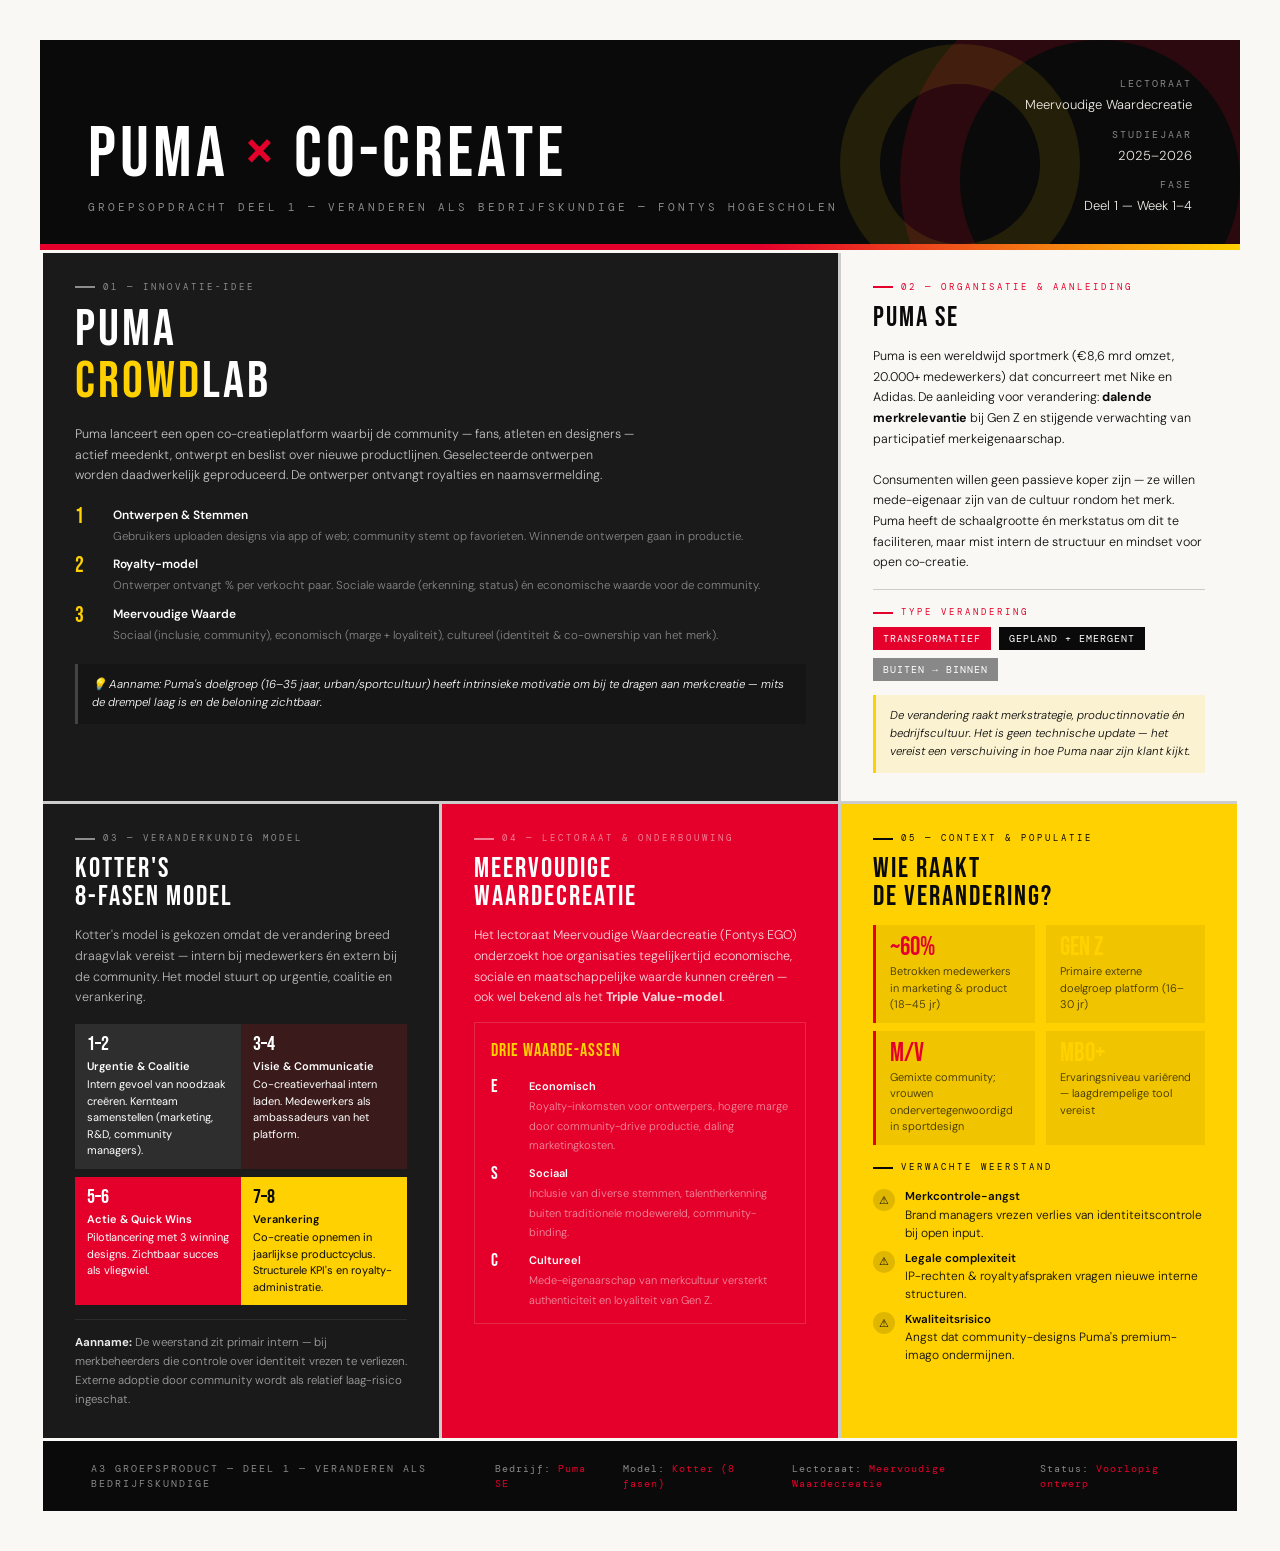
==== puma_a3_innovatie.html @ 0a890913 "Add files via upload" ====
<!DOCTYPE html>
<html lang="nl">
<head>
<meta charset="UTF-8">
<meta name="viewport" content="width=device-width, initial-scale=1.0">
<title>PUMA × Co-Create — A3 Veranderplan</title>
<link href="https://fonts.googleapis.com/css2?family=Bebas+Neue&family=DM+Sans:wght@300;400;500;600&family=DM+Mono:wght@400;500&display=swap" rel="stylesheet">
<style>
  :root {
    --puma-red: #E4002B;
    --puma-dark: #0A0A0A;
    --puma-gray: #1A1A1A;
    --puma-mid: #2E2E2E;
    --puma-light: #F0EDE8;
    --puma-cream: #FAF8F5;
    --accent: #FFD100;
    --text-muted: #888;
  }

  * { margin: 0; padding: 0; box-sizing: border-box; }

  body {
    background: var(--puma-cream);
    font-family: 'DM Sans', sans-serif;
    color: var(--puma-dark);
    font-size: 13px;
    line-height: 1.5;
  }

  .page {
    width: 1200px;
    margin: 40px auto;
    background: var(--puma-cream);
    position: relative;
  }

  /* HEADER */
  .header {
    background: var(--puma-dark);
    color: white;
    padding: 36px 48px 28px;
    display: grid;
    grid-template-columns: 1fr auto;
    align-items: end;
    gap: 24px;
    position: relative;
    overflow: hidden;
  }

  .header::before {
    content: '';
    position: absolute;
    top: -60px; right: -60px;
    width: 280px; height: 280px;
    border: 60px solid var(--puma-red);
    border-radius: 50%;
    opacity: 0.15;
  }

  .header::after {
    content: '';
    position: absolute;
    bottom: -40px; right: 160px;
    width: 160px; height: 160px;
    border: 40px solid var(--accent);
    border-radius: 50%;
    opacity: 0.1;
  }

  .brand {
    font-family: 'Bebas Neue', sans-serif;
    font-size: 72px;
    letter-spacing: 4px;
    line-height: 1;
    color: white;
  }

  .brand span {
    color: var(--puma-red);
  }

  .tagline {
    font-family: 'DM Mono', monospace;
    font-size: 11px;
    color: var(--text-muted);
    letter-spacing: 3px;
    text-transform: uppercase;
    margin-top: 8px;
  }

  .header-meta {
    text-align: right;
    z-index: 1;
  }

  .meta-label {
    font-family: 'DM Mono', monospace;
    font-size: 10px;
    color: var(--text-muted);
    letter-spacing: 2px;
    text-transform: uppercase;
    margin-bottom: 4px;
  }

  .meta-value {
    font-size: 13px;
    color: var(--puma-light);
    font-weight: 300;
  }

  .red-stripe {
    height: 6px;
    background: linear-gradient(90deg, var(--puma-red) 60%, var(--accent) 100%);
  }

  /* MAIN GRID */
  .grid {
    display: grid;
    grid-template-columns: 1fr 1fr 1fr;
    grid-template-rows: auto auto;
    gap: 3px;
    background: #CCC;
    margin: 3px;
  }

  .card {
    background: var(--puma-cream);
    padding: 28px 32px;
  }

  .card-dark {
    background: var(--puma-gray);
    color: white;
  }

  .card-red {
    background: var(--puma-red);
    color: white;
  }

  .card-accent {
    background: var(--accent);
    color: var(--puma-dark);
  }

  .card-span2 {
    grid-column: span 2;
  }

  .section-label {
    font-family: 'DM Mono', monospace;
    font-size: 9px;
    letter-spacing: 3px;
    text-transform: uppercase;
    color: var(--puma-red);
    margin-bottom: 10px;
    display: flex;
    align-items: center;
    gap: 8px;
  }

  .section-label.light { color: rgba(255,255,255,0.5); }
  .section-label.dark-acc { color: var(--puma-dark); }

  .section-label::before {
    content: '';
    display: inline-block;
    width: 20px;
    height: 2px;
    background: currentColor;
  }

  .card-title {
    font-family: 'Bebas Neue', sans-serif;
    font-size: 28px;
    letter-spacing: 2px;
    line-height: 1;
    margin-bottom: 14px;
  }

  .card-body {
    font-size: 12.5px;
    line-height: 1.65;
    font-weight: 300;
  }

  /* INNOVATION IDEA — big card */
  .innovation-headline {
    font-family: 'Bebas Neue', sans-serif;
    font-size: 52px;
    letter-spacing: 3px;
    line-height: 1;
    margin-bottom: 16px;
  }

  .innovation-headline em {
    color: var(--accent);
    font-style: normal;
  }

  /* PILLARS */
  .pillars {
    display: flex;
    flex-direction: column;
    gap: 10px;
    margin-top: 14px;
  }

  .pillar {
    display: grid;
    grid-template-columns: 28px 1fr;
    gap: 10px;
    align-items: start;
  }

  .pillar-num {
    font-family: 'Bebas Neue', sans-serif;
    font-size: 22px;
    color: var(--puma-red);
    line-height: 1;
  }

  .pillar-num.light { color: var(--accent); }

  .pillar-text strong {
    font-size: 12px;
    font-weight: 600;
    display: block;
    margin-bottom: 2px;
  }

  .pillar-text span {
    font-size: 11.5px;
    font-weight: 300;
    opacity: 0.8;
  }

  /* CHANGE MODEL */
  .model-visual {
    margin-top: 16px;
    position: relative;
  }

  .phase-row {
    display: flex;
    gap: 0;
    margin-bottom: 8px;
  }

  .phase {
    flex: 1;
    padding: 10px 12px;
    font-size: 11px;
    position: relative;
  }

  .phase-num {
    font-family: 'Bebas Neue', sans-serif;
    font-size: 20px;
    display: block;
    line-height: 1;
    margin-bottom: 4px;
  }

  .phase strong {
    display: block;
    font-size: 11px;
    font-weight: 600;
    margin-bottom: 2px;
  }

  .phase-bg-0 { background: var(--puma-mid); color: white; }
  .phase-bg-1 { background: #3a1a1a; color: white; }
  .phase-bg-2 { background: var(--puma-red); color: white; }
  .phase-bg-3 { background: var(--accent); color: var(--puma-dark); }

  /* POPULATION */
  .pop-grid {
    display: grid;
    grid-template-columns: 1fr 1fr;
    gap: 8px;
    margin-top: 14px;
  }

  .pop-item {
    padding: 10px 14px;
    background: rgba(0,0,0,0.06);
    border-left: 3px solid var(--puma-red);
  }

  .pop-item.light-border { border-color: var(--accent); }

  .pop-stat {
    font-family: 'Bebas Neue', sans-serif;
    font-size: 26px;
    line-height: 1;
    color: var(--puma-red);
  }

  .pop-stat.light { color: var(--accent); }

  .pop-desc {
    font-size: 11px;
    font-weight: 300;
    opacity: 0.8;
    margin-top: 2px;
  }

  /* LECTORAAT */
  .lect-box {
    margin-top: 14px;
    border: 1.5px solid rgba(255,255,255,0.15);
    padding: 14px 16px;
  }

  .lect-name {
    font-family: 'Bebas Neue', sans-serif;
    font-size: 18px;
    color: var(--accent);
    letter-spacing: 1px;
    margin-bottom: 6px;
  }

  /* RESISTANCE */
  .resist-list {
    margin-top: 14px;
    display: flex;
    flex-direction: column;
    gap: 8px;
  }

  .resist-item {
    display: flex;
    gap: 10px;
    align-items: start;
  }

  .resist-icon {
    width: 22px;
    height: 22px;
    background: rgba(255,255,255,0.1);
    border-radius: 50%;
    display: flex;
    align-items: center;
    justify-content: center;
    font-size: 11px;
    flex-shrink: 0;
    margin-top: 1px;
  }

  .resist-text {
    font-size: 12px;
    font-weight: 300;
    line-height: 1.5;
  }

  .resist-text strong {
    font-weight: 600;
    display: block;
    font-size: 11.5px;
  }

  /* FOOTER */
  .footer {
    background: var(--puma-dark);
    color: white;
    padding: 20px 48px;
    display: flex;
    justify-content: space-between;
    align-items: center;
    margin: 3px;
  }

  .footer-left {
    font-family: 'DM Mono', monospace;
    font-size: 10px;
    color: var(--text-muted);
    letter-spacing: 2px;
    text-transform: uppercase;
  }

  .footer-right {
    display: flex;
    gap: 32px;
  }

  .footer-tag {
    font-family: 'DM Mono', monospace;
    font-size: 10px;
    color: var(--text-muted);
    letter-spacing: 1px;
  }

  .footer-tag span {
    color: var(--puma-red);
  }

  /* ASSUMPTION BOX */
  .assumption {
    margin-top: 14px;
    padding: 12px 14px;
    background: rgba(255,209,0,0.15);
    border-left: 3px solid var(--accent);
  }

  .assumption.dark {
    background: rgba(0,0,0,0.2);
    border-color: rgba(255,255,255,0.2);
  }

  .assumption p {
    font-size: 11.5px;
    font-style: italic;
    line-height: 1.55;
    font-weight: 300;
  }

  hr.divider {
    border: none;
    border-top: 1px solid rgba(255,255,255,0.08);
    margin: 14px 0;
  }

  @media print {
    body { -webkit-print-color-adjust: exact; print-color-adjust: exact; }
    .page { margin: 0; width: 100%; }
  }
</style>
</head>
<body>

<div class="page">

  <!-- HEADER -->
  <div class="header">
    <div>
      <div class="brand">PUMA <span>×</span> CO-CREATE</div>
      <div class="tagline">Groepsopdracht Deel 1 — Veranderen als Bedrijfskundige — Fontys Hogescholen</div>
    </div>
    <div class="header-meta">
      <div class="meta-label">Lectoraat</div>
      <div class="meta-value">Meervoudige Waardecreatie</div>
      <div style="margin-top:12px;" class="meta-label">Studiejaar</div>
      <div class="meta-value">2025–2026</div>
      <div style="margin-top:12px;" class="meta-label">Fase</div>
      <div class="meta-value">Deel 1 — Week 1–4</div>
    </div>
  </div>
  <div class="red-stripe"></div>

  <!-- GRID -->
  <div class="grid">

    <!-- ROW 1, CARD 1: Innovatie-idee (span 2) -->
    <div class="card card-dark card-span2">
      <div class="section-label light">01 — Innovatie-idee</div>
      <div class="innovation-headline">PUMA<br><em>CROWD</em>LAB</div>
      <div class="card-body" style="color:rgba(255,255,255,0.75); max-width:560px;">
        Puma lanceert een open co-creatieplatform waarbij de community — fans, atleten en designers — actief meedenkt, ontwerpt en beslist over nieuwe productlijnen. Geselecteerde ontwerpen worden daadwerkelijk geproduceerd. De ontwerper ontvangt royalties en naamsvermelding.
      </div>

      <div class="pillars" style="margin-top:20px;">
        <div class="pillar">
          <div class="pillar-num light">1</div>
          <div class="pillar-text">
            <strong style="color:white;">Ontwerpen & Stemmen</strong>
            <span style="color:rgba(255,255,255,0.6);">Gebruikers uploaden designs via app of web; community stemt op favorieten. Winnende ontwerpen gaan in productie.</span>
          </div>
        </div>
        <div class="pillar">
          <div class="pillar-num light">2</div>
          <div class="pillar-text">
            <strong style="color:white;">Royalty-model</strong>
            <span style="color:rgba(255,255,255,0.6);">Ontwerper ontvangt % per verkocht paar. Sociale waarde (erkenning, status) én economische waarde voor de community.</span>
          </div>
        </div>
        <div class="pillar">
          <div class="pillar-num light">3</div>
          <div class="pillar-text">
            <strong style="color:white;">Meervoudige Waarde</strong>
            <span style="color:rgba(255,255,255,0.6);">Sociaal (inclusie, community), economisch (marge + loyaliteit), cultureel (identiteit & co-ownership van het merk).</span>
          </div>
        </div>
      </div>

      <div class="assumption dark" style="margin-top:20px;">
        <p>💡 Aanname: Puma's doelgroep (16–35 jaar, urban/sportcultuur) heeft intrinsieke motivatie om bij te dragen aan merkcreatie — mits de drempel laag is en de beloning zichtbaar.</p>
      </div>
    </div>

    <!-- ROW 1, CARD 3: Organisatie & Aanleiding -->
    <div class="card">
      <div class="section-label">02 — Organisatie & Aanleiding</div>
      <div class="card-title">PUMA SE</div>
      <div class="card-body">
        Puma is een wereldwijd sportmerk (€8,6 mrd omzet, 20.000+ medewerkers) dat concurreert met Nike en Adidas. De aanleiding voor verandering: <strong>dalende merkrelevantie</strong> bij Gen Z en stijgende verwachting van participatief merkeigenaarschap.
        <br><br>
        Consumenten willen geen passieve koper zijn — ze willen mede-eigenaar zijn van de cultuur rondom het merk. Puma heeft de schaalgrootte én merkstatus om dit te faciliteren, maar mist intern de structuur en mindset voor open co-creatie.
      </div>

      <hr class="divider" style="border-color:#ccc; margin:16px 0;">

      <div class="section-label" style="margin-bottom:8px;">Type verandering</div>
      <div style="display:flex; gap:8px; flex-wrap:wrap;">
        <span style="background:var(--puma-red); color:white; font-size:10px; padding:4px 10px; font-family:'DM Mono',monospace; letter-spacing:1px;">TRANSFORMATIEF</span>
        <span style="background:var(--puma-dark); color:white; font-size:10px; padding:4px 10px; font-family:'DM Mono',monospace; letter-spacing:1px;">GEPLAND + EMERGENT</span>
        <span style="background:#888; color:white; font-size:10px; padding:4px 10px; font-family:'DM Mono',monospace; letter-spacing:1px;">BUITEN → BINNEN</span>
      </div>

      <div class="assumption" style="margin-top:14px;">
        <p>De verandering raakt merkstrategie, productinnovatie én bedrijfscultuur. Het is geen technische update — het vereist een verschuiving in hoe Puma naar zijn klant kijkt.</p>
      </div>
    </div>

    <!-- ROW 2, CARD 1: Veranderkundig Model -->
    <div class="card card-dark">
      <div class="section-label light">03 — Veranderkundig Model</div>
      <div class="card-title" style="color:white;">Kotter's<br>8-fasen Model</div>
      <div class="card-body" style="color:rgba(255,255,255,0.7);">
        Kotter's model is gekozen omdat de verandering breed draagvlak vereist — intern bij medewerkers én extern bij de community. Het model stuurt op urgentie, coalitie en verankering.
      </div>

      <div class="model-visual">
        <div class="phase-row">
          <div class="phase phase-bg-0">
            <span class="phase-num">1–2</span>
            <strong>Urgentie & Coalitie</strong>
            Intern gevoel van noodzaak creëren. Kernteam samenstellen (marketing, R&D, community managers).
          </div>
          <div class="phase phase-bg-1">
            <span class="phase-num">3–4</span>
            <strong>Visie & Communicatie</strong>
            Co-creatieverhaal intern laden. Medewerkers als ambassadeurs van het platform.
          </div>
        </div>
        <div class="phase-row">
          <div class="phase phase-bg-2">
            <span class="phase-num">5–6</span>
            <strong>Actie & Quick Wins</strong>
            Pilotlancering met 3 winning designs. Zichtbaar succes als vliegwiel.
          </div>
          <div class="phase phase-bg-3">
            <span class="phase-num">7–8</span>
            <strong>Verankering</strong>
            Co-creatie opnemen in jaarlijkse productcyclus. Structurele KPI's en royalty-administratie.
          </div>
        </div>
      </div>

      <hr class="divider">
      <div class="card-body" style="color:rgba(255,255,255,0.6); font-size:11.5px;">
        <strong style="color:rgba(255,255,255,0.9);">Aanname:</strong> De weerstand zit primair intern — bij merkbeheerders die controle over identiteit vrezen te verliezen. Externe adoptie door community wordt als relatief laag-risico ingeschat.
      </div>
    </div>

    <!-- ROW 2, CARD 2: Lectoraat & Onderbouwing -->
    <div class="card card-red">
      <div class="section-label light">04 — Lectoraat & Onderbouwing</div>
      <div class="card-title">Meervoudige<br>Waardecreatie</div>
      <div class="card-body" style="color:rgba(255,255,255,0.85);">
        Het lectoraat Meervoudige Waardecreatie (Fontys EGO) onderzoekt hoe organisaties tegelijkertijd economische, sociale en maatschappelijke waarde kunnen creëren — ook wel bekend als het <strong>Triple Value-model</strong>.
      </div>

      <div class="lect-box">
        <div class="lect-name">Drie Waarde-assen</div>
        <div class="pillars">
          <div class="pillar">
            <div class="pillar-num" style="color:white; font-size:18px;">E</div>
            <div class="pillar-text">
              <strong style="color:white; font-size:11px;">Economisch</strong>
              <span style="color:rgba(255,255,255,0.7); font-size:11px;">Royalty-inkomsten voor ontwerpers, hogere marge door community-drive productie, daling marketingkosten.</span>
            </div>
          </div>
          <div class="pillar">
            <div class="pillar-num" style="color:white; font-size:18px;">S</div>
            <div class="pillar-text">
              <strong style="color:white; font-size:11px;">Sociaal</strong>
              <span style="color:rgba(255,255,255,0.7); font-size:11px;">Inclusie van diverse stemmen, talentherkenning buiten traditionele modewereld, community-binding.</span>
            </div>
          </div>
          <div class="pillar">
            <div class="pillar-num" style="color:white; font-size:18px;">C</div>
            <div class="pillar-text">
              <strong style="color:white; font-size:11px;">Cultureel</strong>
              <span style="color:rgba(255,255,255,0.7); font-size:11px;">Mede-eigenaarschap van merkcultuur versterkt authenticiteit en loyaliteit van Gen Z.</span>
            </div>
          </div>
        </div>
      </div>
    </div>

    <!-- ROW 2, CARD 3: Context, Populatie & Weerstand -->
    <div class="card card-accent">
      <div class="section-label dark-acc">05 — Context & Populatie</div>
      <div class="card-title">Wie raakt<br>de verandering?</div>

      <div class="pop-grid">
        <div class="pop-item">
          <div class="pop-stat">~60%</div>
          <div class="pop-desc">Betrokken medewerkers in marketing & product (18–45 jr)</div>
        </div>
        <div class="pop-item light-border">
          <div class="pop-stat light">Gen Z</div>
          <div class="pop-desc">Primaire externe doelgroep platform (16–30 jr)</div>
        </div>
        <div class="pop-item">
          <div class="pop-stat">M/V</div>
          <div class="pop-desc">Gemixte community; vrouwen ondervertegenwoordigd in sportdesign</div>
        </div>
        <div class="pop-item light-border">
          <div class="pop-stat light">MBO+</div>
          <div class="pop-desc">Ervaringsniveau variërend — laagdrempelige tool vereist</div>
        </div>
      </div>

      <div style="margin-top:16px;" class="section-label dark-acc">Verwachte weerstand</div>
      <div class="resist-list">
        <div class="resist-item">
          <div class="resist-icon" style="background:rgba(0,0,0,0.12);">⚠</div>
          <div class="resist-text">
            <strong>Merkcontrole-angst</strong>
            Brand managers vrezen verlies van identiteitscontrole bij open input.
          </div>
        </div>
        <div class="resist-item">
          <div class="resist-icon" style="background:rgba(0,0,0,0.12);">⚠</div>
          <div class="resist-text">
            <strong>Legale complexiteit</strong>
            IP-rechten & royaltyafspraken vragen nieuwe interne structuren.
          </div>
        </div>
        <div class="resist-item">
          <div class="resist-icon" style="background:rgba(0,0,0,0.12);">⚠</div>
          <div class="resist-text">
            <strong>Kwaliteitsrisico</strong>
            Angst dat community-designs Puma's premium-imago ondermijnen.
          </div>
        </div>
      </div>
    </div>

  </div>

  <!-- FOOTER -->
  <div class="footer">
    <div class="footer-left">A3 Groepsproduct — Deel 1 — Veranderen als Bedrijfskundige</div>
    <div class="footer-right">
      <div class="footer-tag">Bedrijf: <span>Puma SE</span></div>
      <div class="footer-tag">Model: <span>Kotter (8 fasen)</span></div>
      <div class="footer-tag">Lectoraat: <span>Meervoudige Waardecreatie</span></div>
      <div class="footer-tag">Status: <span>Voorlopig ontwerp</span></div>
    </div>
  </div>

</div>

</body>
</html>
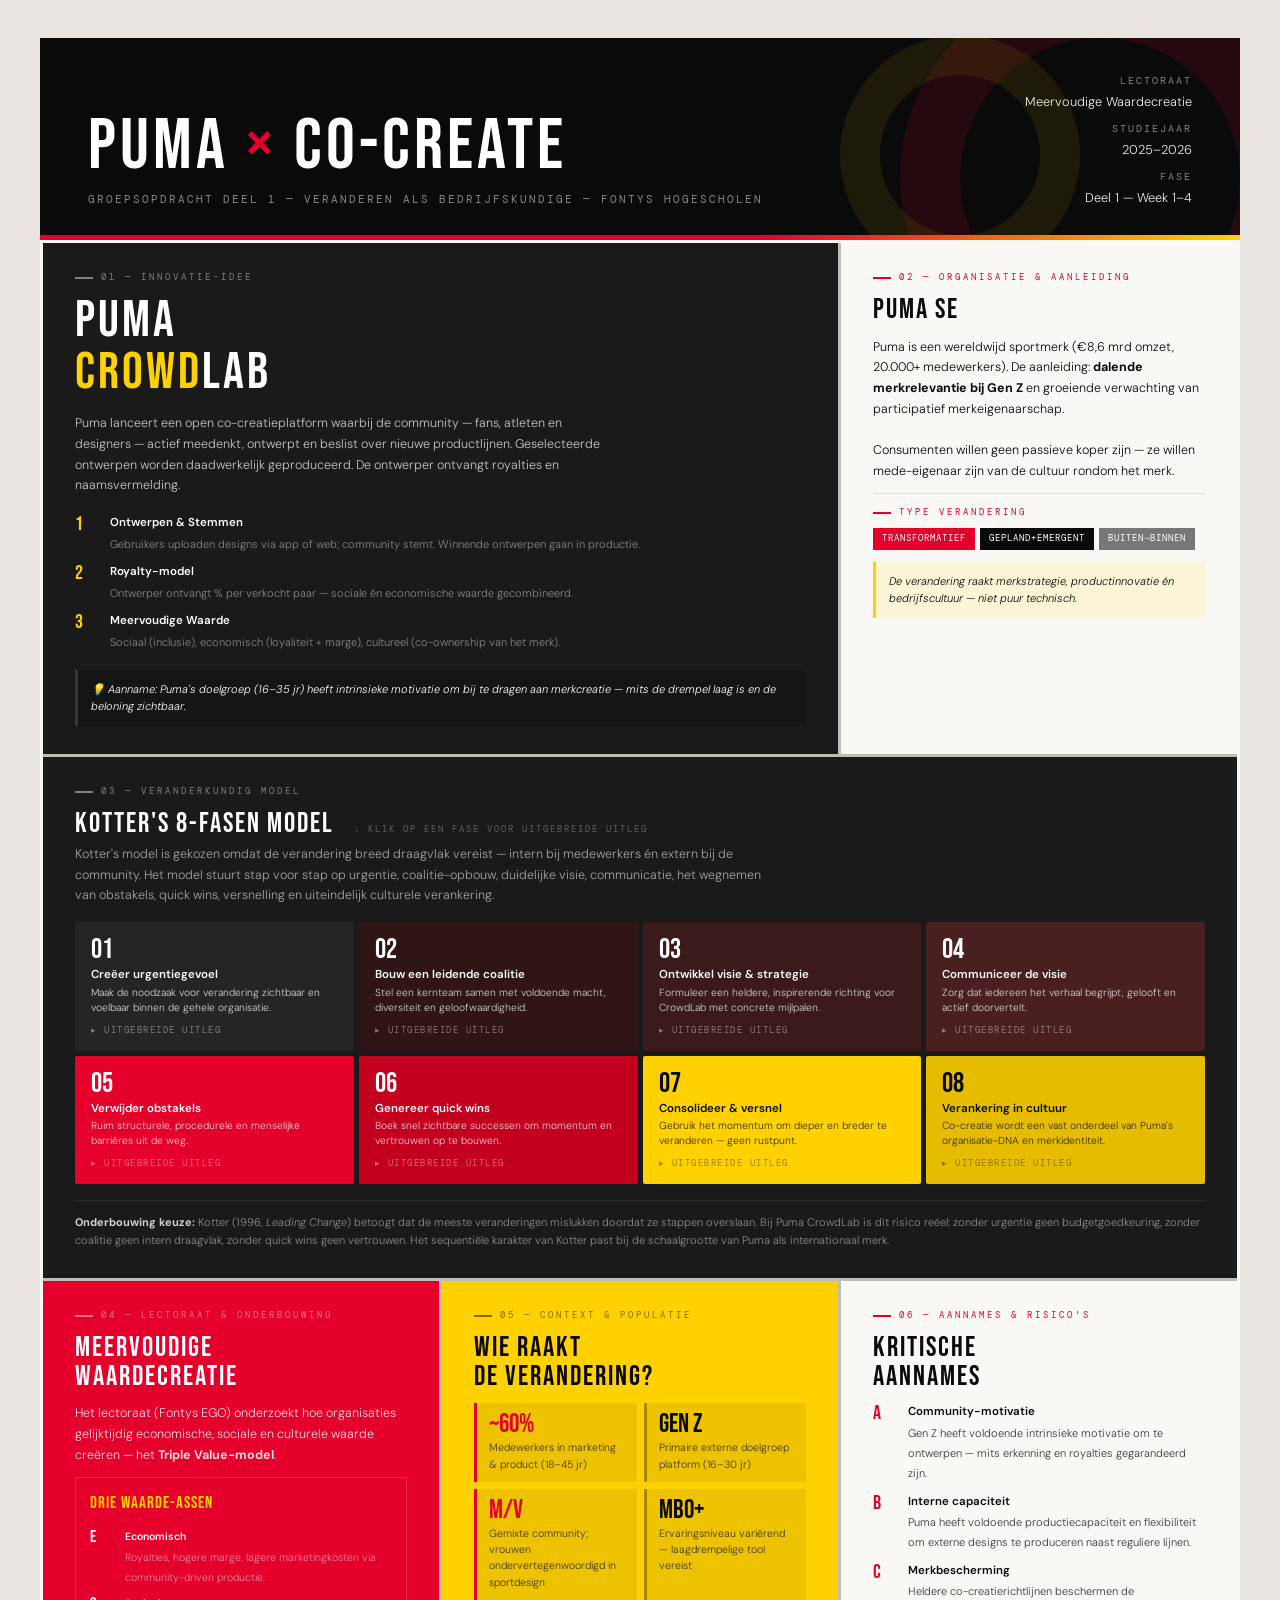
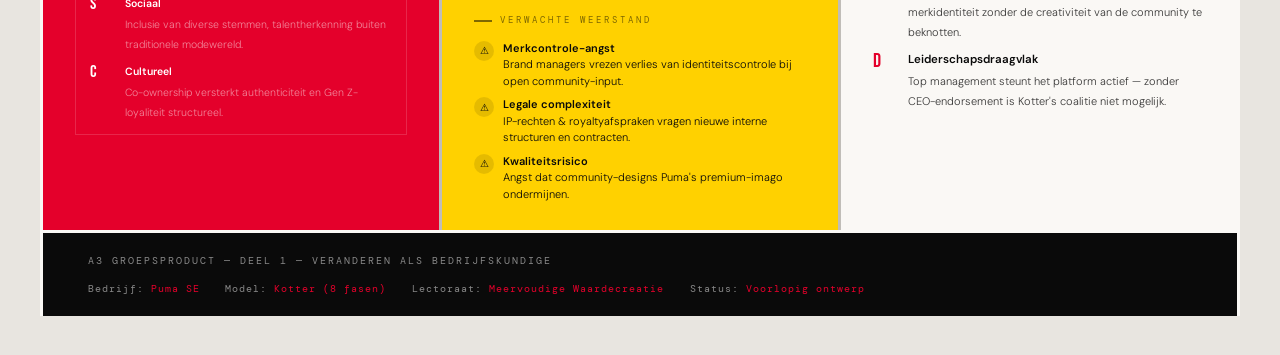
==== commit b55748ae: "Add files via upload" ====
--- a/puma_a3_innovatie.html
+++ b/puma_a3_innovatie.html
@@ -4,426 +4,291 @@
 <meta charset="UTF-8">
 <meta name="viewport" content="width=device-width, initial-scale=1.0">
 <title>PUMA × Co-Create — A3 Veranderplan</title>
-<link href="https://fonts.googleapis.com/css2?family=Bebas+Neue&family=DM+Sans:wght@300;400;500;600&family=DM+Mono:wght@400;500&display=swap" rel="stylesheet">
+<link href="https://fonts.googleapis.com/css2?family=Bebas+Neue&family=DM+Sans:ital,wght@0,300;0,400;0,500;0,600;1,300&family=DM+Mono:wght@400;500&display=swap" rel="stylesheet">
 <style>
   :root {
-    --puma-red: #E4002B;
-    --puma-dark: #0A0A0A;
-    --puma-gray: #1A1A1A;
-    --puma-mid: #2E2E2E;
-    --puma-light: #F0EDE8;
-    --puma-cream: #FAF8F5;
-    --accent: #FFD100;
-    --text-muted: #888;
+    --red: #E4002B;
+    --dark: #0A0A0A;
+    --gray: #1A1A1A;
+    --mid: #2E2E2E;
+    --light: #F0EDE8;
+    --cream: #FAF8F5;
+    --yellow: #FFD100;
+    --muted: #888;
   }
 
   * { margin: 0; padding: 0; box-sizing: border-box; }
 
   body {
-    background: var(--puma-cream);
+    background: #E8E5E0;
     font-family: 'DM Sans', sans-serif;
-    color: var(--puma-dark);
-    font-size: 13px;
-    line-height: 1.5;
+    color: var(--dark);
+    font-size: clamp(11px, 1.1vw, 13px);
+    line-height: 1.55;
   }
 
   .page {
-    width: 1200px;
-    margin: 40px auto;
-    background: var(--puma-cream);
-    position: relative;
+    width: min(1200px, 100%);
+    margin: clamp(16px, 3vw, 40px) auto;
+    background: var(--cream);
   }
 
   /* HEADER */
   .header {
-    background: var(--puma-dark);
+    background: var(--dark);
     color: white;
-    padding: 36px 48px 28px;
+    padding: clamp(20px, 3vw, 36px) clamp(20px, 4vw, 48px) clamp(18px, 2.5vw, 28px);
     display: grid;
     grid-template-columns: 1fr auto;
     align-items: end;
-    gap: 24px;
+    gap: 16px;
     position: relative;
     overflow: hidden;
   }
-
   .header::before {
-    content: '';
-    position: absolute;
-    top: -60px; right: -60px;
-    width: 280px; height: 280px;
-    border: 60px solid var(--puma-red);
-    border-radius: 50%;
-    opacity: 0.15;
-  }
-
+    content:''; position:absolute; top:-60px; right:-60px;
+    width:280px; height:280px;
+    border:60px solid var(--red); border-radius:50%; opacity:.12;
+  }
   .header::after {
-    content: '';
-    position: absolute;
-    bottom: -40px; right: 160px;
-    width: 160px; height: 160px;
-    border: 40px solid var(--accent);
-    border-radius: 50%;
-    opacity: 0.1;
-  }
-
+    content:''; position:absolute; bottom:-40px; right:160px;
+    width:160px; height:160px;
+    border:40px solid var(--yellow); border-radius:50%; opacity:.08;
+  }
   .brand {
-    font-family: 'Bebas Neue', sans-serif;
-    font-size: 72px;
-    letter-spacing: 4px;
-    line-height: 1;
-    color: white;
-  }
-
-  .brand span {
-    color: var(--puma-red);
-  }
-
+    font-family:'Bebas Neue',sans-serif;
+    font-size: clamp(36px, 6vw, 72px);
+    letter-spacing:4px; line-height:1; color:white;
+  }
+  .brand span { color:var(--red); }
   .tagline {
-    font-family: 'DM Mono', monospace;
-    font-size: 11px;
-    color: var(--text-muted);
-    letter-spacing: 3px;
-    text-transform: uppercase;
-    margin-top: 8px;
-  }
-
-  .header-meta {
-    text-align: right;
-    z-index: 1;
-  }
-
+    font-family:'DM Mono',monospace;
+    font-size: clamp(8px, 0.85vw, 11px);
+    color:var(--muted); letter-spacing:2px; text-transform:uppercase; margin-top:8px;
+  }
+  .header-meta { text-align:right; z-index:1; }
   .meta-label {
-    font-family: 'DM Mono', monospace;
-    font-size: 10px;
-    color: var(--text-muted);
-    letter-spacing: 2px;
-    text-transform: uppercase;
-    margin-bottom: 4px;
-  }
-
-  .meta-value {
-    font-size: 13px;
-    color: var(--puma-light);
-    font-weight: 300;
-  }
-
-  .red-stripe {
-    height: 6px;
-    background: linear-gradient(90deg, var(--puma-red) 60%, var(--accent) 100%);
-  }
-
-  /* MAIN GRID */
+    font-family:'DM Mono',monospace; font-size:clamp(8px,0.75vw,10px);
+    color:var(--muted); letter-spacing:2px; text-transform:uppercase; margin-bottom:3px;
+  }
+  .meta-value { font-size:clamp(11px,1vw,13px); color:var(--light); font-weight:300; }
+  .red-stripe { height:5px; background:linear-gradient(90deg,var(--red) 60%,var(--yellow) 100%); }
+
+  /* GRID */
   .grid {
-    display: grid;
-    grid-template-columns: 1fr 1fr 1fr;
-    grid-template-rows: auto auto;
-    gap: 3px;
-    background: #CCC;
-    margin: 3px;
-  }
-
-  .card {
-    background: var(--puma-cream);
-    padding: 28px 32px;
-  }
-
-  .card-dark {
-    background: var(--puma-gray);
-    color: white;
-  }
-
-  .card-red {
-    background: var(--puma-red);
-    color: white;
-  }
-
-  .card-accent {
-    background: var(--accent);
-    color: var(--puma-dark);
-  }
-
-  .card-span2 {
-    grid-column: span 2;
-  }
-
-  .section-label {
-    font-family: 'DM Mono', monospace;
-    font-size: 9px;
-    letter-spacing: 3px;
-    text-transform: uppercase;
-    color: var(--puma-red);
-    margin-bottom: 10px;
-    display: flex;
-    align-items: center;
-    gap: 8px;
-  }
-
-  .section-label.light { color: rgba(255,255,255,0.5); }
-  .section-label.dark-acc { color: var(--puma-dark); }
-
-  .section-label::before {
-    content: '';
-    display: inline-block;
-    width: 20px;
-    height: 2px;
-    background: currentColor;
-  }
+    display:grid;
+    grid-template-columns: repeat(3,1fr);
+    gap:3px; background:#C0BDB8; margin:3px;
+  }
+  .card { background:var(--cream); padding:clamp(14px,2.5vw,28px) clamp(14px,2.5vw,32px); }
+  .card-dark   { background:var(--gray); color:white; }
+  .card-red    { background:var(--red);  color:white; }
+  .card-yellow { background:var(--yellow); color:var(--dark); }
+  .card-span2  { grid-column:span 2; }
+  .card-span3  { grid-column:span 3; }
+
+  .sec-label {
+    font-family:'DM Mono',monospace; font-size:clamp(8px,0.75vw,9px);
+    letter-spacing:3px; text-transform:uppercase; color:var(--red);
+    margin-bottom:10px; display:flex; align-items:center; gap:8px;
+  }
+  .sec-label.lt { color:rgba(255,255,255,.45); }
+  .sec-label.dk { color:rgba(0,0,0,.5); }
+  .sec-label::before { content:''; display:inline-block; width:18px; height:2px; background:currentColor; }
 
   .card-title {
-    font-family: 'Bebas Neue', sans-serif;
-    font-size: 28px;
-    letter-spacing: 2px;
-    line-height: 1;
-    margin-bottom: 14px;
-  }
-
-  .card-body {
-    font-size: 12.5px;
-    line-height: 1.65;
-    font-weight: 300;
-  }
-
-  /* INNOVATION IDEA — big card */
-  .innovation-headline {
-    font-family: 'Bebas Neue', sans-serif;
-    font-size: 52px;
-    letter-spacing: 3px;
-    line-height: 1;
-    margin-bottom: 16px;
-  }
-
-  .innovation-headline em {
-    color: var(--accent);
-    font-style: normal;
-  }
+    font-family:'Bebas Neue',sans-serif;
+    font-size:clamp(20px,2.4vw,28px); letter-spacing:2px; line-height:1.05; margin-bottom:12px;
+  }
+  .card-body { font-size:clamp(11px,1vw,12.5px); line-height:1.65; font-weight:300; }
+
+  /* INNOVATION */
+  .inno-head {
+    font-family:'Bebas Neue',sans-serif;
+    font-size:clamp(32px,4.5vw,52px); letter-spacing:3px; line-height:1; margin-bottom:14px;
+  }
+  .inno-head em { color:var(--yellow); font-style:normal; }
 
   /* PILLARS */
-  .pillars {
-    display: flex;
-    flex-direction: column;
-    gap: 10px;
-    margin-top: 14px;
-  }
-
-  .pillar {
-    display: grid;
-    grid-template-columns: 28px 1fr;
-    gap: 10px;
-    align-items: start;
-  }
-
-  .pillar-num {
-    font-family: 'Bebas Neue', sans-serif;
-    font-size: 22px;
-    color: var(--puma-red);
-    line-height: 1;
-  }
-
-  .pillar-num.light { color: var(--accent); }
-
-  .pillar-text strong {
-    font-size: 12px;
-    font-weight: 600;
-    display: block;
-    margin-bottom: 2px;
-  }
-
-  .pillar-text span {
-    font-size: 11.5px;
-    font-weight: 300;
-    opacity: 0.8;
-  }
-
-  /* CHANGE MODEL */
-  .model-visual {
-    margin-top: 16px;
-    position: relative;
-  }
-
-  .phase-row {
-    display: flex;
-    gap: 0;
-    margin-bottom: 8px;
-  }
-
-  .phase {
-    flex: 1;
-    padding: 10px 12px;
-    font-size: 11px;
-    position: relative;
-  }
-
-  .phase-num {
-    font-family: 'Bebas Neue', sans-serif;
-    font-size: 20px;
-    display: block;
-    line-height: 1;
-    margin-bottom: 4px;
-  }
-
-  .phase strong {
-    display: block;
-    font-size: 11px;
-    font-weight: 600;
-    margin-bottom: 2px;
-  }
-
-  .phase-bg-0 { background: var(--puma-mid); color: white; }
-  .phase-bg-1 { background: #3a1a1a; color: white; }
-  .phase-bg-2 { background: var(--puma-red); color: white; }
-  .phase-bg-3 { background: var(--accent); color: var(--puma-dark); }
+  .pillars { display:flex; flex-direction:column; gap:9px; margin-top:12px; }
+  .pillar  { display:grid; grid-template-columns:26px 1fr; gap:9px; align-items:start; }
+  .pnum { font-family:'Bebas Neue',sans-serif; font-size:20px; color:var(--red); line-height:1; }
+  .pnum.lt { color:var(--yellow); }
+  .pillar-text strong { font-size:11.5px; font-weight:600; display:block; margin-bottom:2px; }
+  .pillar-text span   { font-size:11px; font-weight:300; opacity:.8; }
+
+  /* KOTTER GRID */
+  .kotter-grid {
+    display:grid;
+    grid-template-columns: repeat(4,1fr);
+    gap:5px; margin-top:14px;
+  }
+  .kphase {
+    padding:12px 14px; cursor:pointer;
+    transition: transform .15s ease, filter .15s ease, box-shadow .15s ease;
+    position:relative;
+    border:2px solid transparent;
+    border-radius:2px;
+  }
+  .kphase:hover {
+    transform:translateY(-3px);
+    filter:brightness(1.1);
+    border-color:rgba(255,255,255,.3);
+    box-shadow: 0 6px 20px rgba(0,0,0,.3);
+    z-index:2;
+  }
+  .kphase:active { transform:scale(.97); }
+  .knum {
+    font-family:'Bebas Neue',sans-serif;
+    font-size:clamp(20px,2.5vw,28px);
+    display:block; line-height:1; margin-bottom:4px;
+  }
+  .kphase strong { display:block; font-size:clamp(10px,0.9vw,11.5px); font-weight:600; margin-bottom:4px; line-height:1.2; }
+  .kphase p { font-size:clamp(9px,0.8vw,10.5px); font-weight:300; line-height:1.45; opacity:.8; }
+  .click-hint {
+    display:block; margin-top:8px;
+    font-family:'DM Mono',monospace; font-size:8.5px; letter-spacing:1.5px;
+    opacity:.4; text-transform:uppercase;
+  }
+
+  .kp0 { background:#252525; color:white; }
+  .kp1 { background:#2f1515; color:white; }
+  .kp2 { background:#3a1a1a; color:white; }
+  .kp3 { background:#4a1f1f; color:white; }
+  .kp4 { background:var(--red); color:white; }
+  .kp5 { background:#c4001f; color:white; }
+  .kp6 { background:var(--yellow); color:var(--dark); }
+  .kp7 { background:#e6bc00; color:var(--dark); }
+
+  /* MODAL */
+  .modal-overlay {
+    display:none; position:fixed; inset:0;
+    background:rgba(0,0,0,.75); z-index:1000;
+    align-items:center; justify-content:center;
+    padding:20px;
+    backdrop-filter: blur(4px);
+  }
+  .modal-overlay.open { display:flex; }
+  .modal {
+    background:var(--gray); color:white;
+    width:min(600px,100%); max-height:85vh; overflow-y:auto;
+    padding:clamp(22px,4vw,40px);
+    position:relative;
+    animation: modalIn .22s cubic-bezier(.22,.61,.36,1);
+  }
+  @keyframes modalIn {
+    from { opacity:0; transform:translateY(16px) scale(.96); }
+    to   { opacity:1; transform:none; }
+  }
+  .modal-close {
+    position:absolute; top:14px; right:16px;
+    background:none; border:none; color:var(--muted);
+    font-size:22px; cursor:pointer; line-height:1;
+    transition:color .15s; padding:4px;
+  }
+  .modal-close:hover { color:white; }
+  .modal-nav {
+    display:flex; justify-content:space-between; align-items:center;
+    margin-bottom:16px;
+  }
+  .modal-nav-btn {
+    background:rgba(255,255,255,.08); border:none; color:rgba(255,255,255,.6);
+    font-family:'DM Mono',monospace; font-size:10px; letter-spacing:1px;
+    padding:6px 12px; cursor:pointer; text-transform:uppercase;
+    transition:background .15s, color .15s;
+  }
+  .modal-nav-btn:hover { background:rgba(255,255,255,.15); color:white; }
+  .modal-nav-btn:disabled { opacity:.2; cursor:default; }
+  .modal-num {
+    font-family:'Bebas Neue',sans-serif;
+    font-size:clamp(48px,8vw,72px);
+    line-height:1; color:var(--red); margin-bottom:2px;
+  }
+  .modal-phase-name {
+    font-family:'Bebas Neue',sans-serif;
+    font-size:clamp(22px,3vw,30px);
+    letter-spacing:2px; line-height:1.1; margin-bottom:14px; color:white;
+  }
+  .modal-phase-name em { color:var(--yellow); font-style:normal; }
+  .modal-progress { margin-bottom:20px; height:3px; background:rgba(255,255,255,.08); }
+  .modal-progress-fill { height:100%; background:linear-gradient(90deg,var(--red),var(--yellow)); transition:width .35s ease; }
+  .modal-body { font-size:clamp(12px,1.1vw,13.5px); font-weight:300; line-height:1.7; color:rgba(255,255,255,.8); }
+  .modal-body strong { color:white; font-weight:600; }
+  .modal-body em { color:var(--yellow); font-style:italic; }
+  .modal-section { margin-top:16px; padding-top:14px; border-top:1px solid rgba(255,255,255,.1); }
+  .modal-section-label {
+    font-family:'DM Mono',monospace; font-size:9px; letter-spacing:2px;
+    text-transform:uppercase; color:var(--yellow); margin-bottom:8px;
+  }
+  .modal-list { list-style:none; display:flex; flex-direction:column; gap:6px; }
+  .modal-list li { display:flex; gap:10px; font-size:12.5px; }
+  .modal-list li::before { content:'→'; color:var(--red); flex-shrink:0; margin-top:1px; }
+  .modal-tag {
+    display:inline-block; background:rgba(255,255,255,.07);
+    font-family:'DM Mono',monospace; font-size:9.5px; padding:4px 10px;
+    letter-spacing:1px; margin-right:5px; margin-top:5px;
+  }
 
   /* POPULATION */
-  .pop-grid {
-    display: grid;
-    grid-template-columns: 1fr 1fr;
-    gap: 8px;
-    margin-top: 14px;
-  }
-
-  .pop-item {
-    padding: 10px 14px;
-    background: rgba(0,0,0,0.06);
-    border-left: 3px solid var(--puma-red);
-  }
-
-  .pop-item.light-border { border-color: var(--accent); }
-
-  .pop-stat {
-    font-family: 'Bebas Neue', sans-serif;
-    font-size: 26px;
-    line-height: 1;
-    color: var(--puma-red);
-  }
-
-  .pop-stat.light { color: var(--accent); }
-
-  .pop-desc {
-    font-size: 11px;
-    font-weight: 300;
-    opacity: 0.8;
-    margin-top: 2px;
-  }
-
-  /* LECTORAAT */
-  .lect-box {
-    margin-top: 14px;
-    border: 1.5px solid rgba(255,255,255,0.15);
-    padding: 14px 16px;
-  }
-
-  .lect-name {
-    font-family: 'Bebas Neue', sans-serif;
-    font-size: 18px;
-    color: var(--accent);
-    letter-spacing: 1px;
-    margin-bottom: 6px;
-  }
-
-  /* RESISTANCE */
-  .resist-list {
-    margin-top: 14px;
-    display: flex;
-    flex-direction: column;
-    gap: 8px;
-  }
-
-  .resist-item {
-    display: flex;
-    gap: 10px;
-    align-items: start;
-  }
-
+  .pop-grid { display:grid; grid-template-columns:1fr 1fr; gap:7px; margin-top:12px; }
+  .pop-item { padding:9px 12px; background:rgba(0,0,0,.07); border-left:3px solid var(--red); }
+  .pop-item.yl { border-color:rgba(0,0,0,.3); }
+  .pop-stat { font-family:'Bebas Neue',sans-serif; font-size:clamp(20px,2.5vw,26px); color:var(--red); line-height:1; }
+  .pop-stat.dk { color:var(--dark); }
+  .pop-desc { font-size:10.5px; font-weight:300; opacity:.75; margin-top:2px; }
+
+  /* LECT BOX */
+  .lect-box { margin-top:12px; border:1.5px solid rgba(255,255,255,.15); padding:12px 14px; }
+  .lect-name { font-family:'Bebas Neue',sans-serif; font-size:17px; color:var(--yellow); letter-spacing:1px; margin-bottom:6px; }
+
+  /* RESIST */
+  .resist-list { margin-top:12px; display:flex; flex-direction:column; gap:7px; }
+  .resist-item { display:flex; gap:9px; align-items:start; }
   .resist-icon {
-    width: 22px;
-    height: 22px;
-    background: rgba(255,255,255,0.1);
-    border-radius: 50%;
-    display: flex;
-    align-items: center;
-    justify-content: center;
-    font-size: 11px;
-    flex-shrink: 0;
-    margin-top: 1px;
-  }
-
-  .resist-text {
-    font-size: 12px;
-    font-weight: 300;
-    line-height: 1.5;
-  }
-
-  .resist-text strong {
-    font-weight: 600;
-    display: block;
-    font-size: 11.5px;
-  }
+    width:20px; height:20px; background:rgba(0,0,0,.1);
+    border-radius:50%; display:flex; align-items:center; justify-content:center;
+    font-size:10px; flex-shrink:0; margin-top:1px;
+  }
+  .resist-text strong { font-weight:600; display:block; font-size:11px; }
+  .resist-text { font-size:11px; font-weight:300; line-height:1.5; }
+
+  /* ASSUMPTION */
+  .assumption { margin-top:12px; padding:11px 13px; background:rgba(255,209,0,.12); border-left:3px solid var(--yellow); }
+  .assumption.dk { background:rgba(0,0,0,.2); border-color:rgba(255,255,255,.15); }
+  .assumption p { font-size:11px; font-style:italic; line-height:1.55; font-weight:300; }
+
+  hr.div { border:none; border-top:1px solid rgba(255,255,255,.08); margin:12px 0; }
+  hr.div-light { border:none; border-top:1px solid #ddd; margin:12px 0; }
 
   /* FOOTER */
   .footer {
-    background: var(--puma-dark);
-    color: white;
-    padding: 20px 48px;
-    display: flex;
-    justify-content: space-between;
-    align-items: center;
-    margin: 3px;
-  }
-
+    background:var(--dark); color:white;
+    padding:clamp(14px,2vw,20px) clamp(16px,3.5vw,48px);
+    display:flex; flex-wrap:wrap; justify-content:space-between; align-items:center;
+    gap:12px; margin:3px;
+  }
   .footer-left {
-    font-family: 'DM Mono', monospace;
-    font-size: 10px;
-    color: var(--text-muted);
-    letter-spacing: 2px;
-    text-transform: uppercase;
-  }
-
-  .footer-right {
-    display: flex;
-    gap: 32px;
-  }
-
-  .footer-tag {
-    font-family: 'DM Mono', monospace;
-    font-size: 10px;
-    color: var(--text-muted);
-    letter-spacing: 1px;
-  }
-
-  .footer-tag span {
-    color: var(--puma-red);
-  }
-
-  /* ASSUMPTION BOX */
-  .assumption {
-    margin-top: 14px;
-    padding: 12px 14px;
-    background: rgba(255,209,0,0.15);
-    border-left: 3px solid var(--accent);
-  }
-
-  .assumption.dark {
-    background: rgba(0,0,0,0.2);
-    border-color: rgba(255,255,255,0.2);
-  }
-
-  .assumption p {
-    font-size: 11.5px;
-    font-style: italic;
-    line-height: 1.55;
-    font-weight: 300;
-  }
-
-  hr.divider {
-    border: none;
-    border-top: 1px solid rgba(255,255,255,0.08);
-    margin: 14px 0;
-  }
-
-  @media print {
-    body { -webkit-print-color-adjust: exact; print-color-adjust: exact; }
-    .page { margin: 0; width: 100%; }
+    font-family:'DM Mono',monospace; font-size:clamp(8px,.8vw,10px);
+    color:var(--muted); letter-spacing:2px; text-transform:uppercase;
+  }
+  .footer-right { display:flex; flex-wrap:wrap; gap:clamp(10px,2vw,28px); }
+  .footer-tag { font-family:'DM Mono',monospace; font-size:clamp(8px,.8vw,10px); color:var(--muted); letter-spacing:1px; }
+  .footer-tag span { color:var(--red); }
+
+  /* RESPONSIVE */
+  @media (max-width: 900px) {
+    .grid { grid-template-columns:1fr 1fr; }
+    .card-span2 { grid-column:span 2; }
+    .card-span3 { grid-column:span 2; }
+    .kotter-grid { grid-template-columns:repeat(2,1fr); }
+  }
+  @media (max-width: 600px) {
+    .grid { grid-template-columns:1fr; }
+    .card-span2 { grid-column:span 1; }
+    .card-span3 { grid-column:span 1; }
+    .header { grid-template-columns:1fr; }
+    .header-meta { text-align:left; }
+    .kotter-grid { grid-template-columns:1fr 1fr; }
   }
 </style>
 </head>
@@ -440,200 +305,245 @@
     <div class="header-meta">
       <div class="meta-label">Lectoraat</div>
       <div class="meta-value">Meervoudige Waardecreatie</div>
-      <div style="margin-top:12px;" class="meta-label">Studiejaar</div>
+      <div style="margin-top:10px" class="meta-label">Studiejaar</div>
       <div class="meta-value">2025–2026</div>
-      <div style="margin-top:12px;" class="meta-label">Fase</div>
+      <div style="margin-top:10px" class="meta-label">Fase</div>
       <div class="meta-value">Deel 1 — Week 1–4</div>
     </div>
   </div>
   <div class="red-stripe"></div>
 
-  <!-- GRID -->
+  <!-- MAIN GRID -->
   <div class="grid">
 
-    <!-- ROW 1, CARD 1: Innovatie-idee (span 2) -->
+    <!-- 01 INNOVATIE -->
     <div class="card card-dark card-span2">
-      <div class="section-label light">01 — Innovatie-idee</div>
-      <div class="innovation-headline">PUMA<br><em>CROWD</em>LAB</div>
-      <div class="card-body" style="color:rgba(255,255,255,0.75); max-width:560px;">
+      <div class="sec-label lt">01 — Innovatie-idee</div>
+      <div class="inno-head">PUMA<br><em>CROWD</em>LAB</div>
+      <div class="card-body" style="color:rgba(255,255,255,.75); max-width:540px;">
         Puma lanceert een open co-creatieplatform waarbij de community — fans, atleten en designers — actief meedenkt, ontwerpt en beslist over nieuwe productlijnen. Geselecteerde ontwerpen worden daadwerkelijk geproduceerd. De ontwerper ontvangt royalties en naamsvermelding.
       </div>
-
-      <div class="pillars" style="margin-top:20px;">
+      <div class="pillars" style="margin-top:18px;">
         <div class="pillar">
-          <div class="pillar-num light">1</div>
+          <div class="pnum lt">1</div>
           <div class="pillar-text">
             <strong style="color:white;">Ontwerpen & Stemmen</strong>
-            <span style="color:rgba(255,255,255,0.6);">Gebruikers uploaden designs via app of web; community stemt op favorieten. Winnende ontwerpen gaan in productie.</span>
+            <span style="color:rgba(255,255,255,.6);">Gebruikers uploaden designs via app of web; community stemt. Winnende ontwerpen gaan in productie.</span>
           </div>
         </div>
         <div class="pillar">
-          <div class="pillar-num light">2</div>
+          <div class="pnum lt">2</div>
           <div class="pillar-text">
             <strong style="color:white;">Royalty-model</strong>
-            <span style="color:rgba(255,255,255,0.6);">Ontwerper ontvangt % per verkocht paar. Sociale waarde (erkenning, status) én economische waarde voor de community.</span>
+            <span style="color:rgba(255,255,255,.6);">Ontwerper ontvangt % per verkocht paar — sociale én economische waarde gecombineerd.</span>
           </div>
         </div>
         <div class="pillar">
-          <div class="pillar-num light">3</div>
+          <div class="pnum lt">3</div>
           <div class="pillar-text">
             <strong style="color:white;">Meervoudige Waarde</strong>
-            <span style="color:rgba(255,255,255,0.6);">Sociaal (inclusie, community), economisch (marge + loyaliteit), cultureel (identiteit & co-ownership van het merk).</span>
-          </div>
-        </div>
-      </div>
-
-      <div class="assumption dark" style="margin-top:20px;">
-        <p>💡 Aanname: Puma's doelgroep (16–35 jaar, urban/sportcultuur) heeft intrinsieke motivatie om bij te dragen aan merkcreatie — mits de drempel laag is en de beloning zichtbaar.</p>
-      </div>
-    </div>
-
-    <!-- ROW 1, CARD 3: Organisatie & Aanleiding -->
+            <span style="color:rgba(255,255,255,.6);">Sociaal (inclusie), economisch (loyaliteit + marge), cultureel (co-ownership van het merk).</span>
+          </div>
+        </div>
+      </div>
+      <div class="assumption dk" style="margin-top:18px;">
+        <p>💡 Aanname: Puma's doelgroep (16–35 jr) heeft intrinsieke motivatie om bij te dragen aan merkcreatie — mits de drempel laag is en de beloning zichtbaar.</p>
+      </div>
+    </div>
+
+    <!-- 02 ORGANISATIE -->
     <div class="card">
-      <div class="section-label">02 — Organisatie & Aanleiding</div>
+      <div class="sec-label">02 — Organisatie & Aanleiding</div>
       <div class="card-title">PUMA SE</div>
       <div class="card-body">
-        Puma is een wereldwijd sportmerk (€8,6 mrd omzet, 20.000+ medewerkers) dat concurreert met Nike en Adidas. De aanleiding voor verandering: <strong>dalende merkrelevantie</strong> bij Gen Z en stijgende verwachting van participatief merkeigenaarschap.
-        <br><br>
-        Consumenten willen geen passieve koper zijn — ze willen mede-eigenaar zijn van de cultuur rondom het merk. Puma heeft de schaalgrootte én merkstatus om dit te faciliteren, maar mist intern de structuur en mindset voor open co-creatie.
-      </div>
-
-      <hr class="divider" style="border-color:#ccc; margin:16px 0;">
-
-      <div class="section-label" style="margin-bottom:8px;">Type verandering</div>
-      <div style="display:flex; gap:8px; flex-wrap:wrap;">
-        <span style="background:var(--puma-red); color:white; font-size:10px; padding:4px 10px; font-family:'DM Mono',monospace; letter-spacing:1px;">TRANSFORMATIEF</span>
-        <span style="background:var(--puma-dark); color:white; font-size:10px; padding:4px 10px; font-family:'DM Mono',monospace; letter-spacing:1px;">GEPLAND + EMERGENT</span>
-        <span style="background:#888; color:white; font-size:10px; padding:4px 10px; font-family:'DM Mono',monospace; letter-spacing:1px;">BUITEN → BINNEN</span>
-      </div>
-
-      <div class="assumption" style="margin-top:14px;">
-        <p>De verandering raakt merkstrategie, productinnovatie én bedrijfscultuur. Het is geen technische update — het vereist een verschuiving in hoe Puma naar zijn klant kijkt.</p>
-      </div>
-    </div>
-
-    <!-- ROW 2, CARD 1: Veranderkundig Model -->
-    <div class="card card-dark">
-      <div class="section-label light">03 — Veranderkundig Model</div>
-      <div class="card-title" style="color:white;">Kotter's<br>8-fasen Model</div>
-      <div class="card-body" style="color:rgba(255,255,255,0.7);">
-        Kotter's model is gekozen omdat de verandering breed draagvlak vereist — intern bij medewerkers én extern bij de community. Het model stuurt op urgentie, coalitie en verankering.
-      </div>
-
-      <div class="model-visual">
-        <div class="phase-row">
-          <div class="phase phase-bg-0">
-            <span class="phase-num">1–2</span>
-            <strong>Urgentie & Coalitie</strong>
-            Intern gevoel van noodzaak creëren. Kernteam samenstellen (marketing, R&D, community managers).
-          </div>
-          <div class="phase phase-bg-1">
-            <span class="phase-num">3–4</span>
-            <strong>Visie & Communicatie</strong>
-            Co-creatieverhaal intern laden. Medewerkers als ambassadeurs van het platform.
-          </div>
-        </div>
-        <div class="phase-row">
-          <div class="phase phase-bg-2">
-            <span class="phase-num">5–6</span>
-            <strong>Actie & Quick Wins</strong>
-            Pilotlancering met 3 winning designs. Zichtbaar succes als vliegwiel.
-          </div>
-          <div class="phase phase-bg-3">
-            <span class="phase-num">7–8</span>
-            <strong>Verankering</strong>
-            Co-creatie opnemen in jaarlijkse productcyclus. Structurele KPI's en royalty-administratie.
-          </div>
-        </div>
-      </div>
-
-      <hr class="divider">
-      <div class="card-body" style="color:rgba(255,255,255,0.6); font-size:11.5px;">
-        <strong style="color:rgba(255,255,255,0.9);">Aanname:</strong> De weerstand zit primair intern — bij merkbeheerders die controle over identiteit vrezen te verliezen. Externe adoptie door community wordt als relatief laag-risico ingeschat.
-      </div>
-    </div>
-
-    <!-- ROW 2, CARD 2: Lectoraat & Onderbouwing -->
+        Puma is een wereldwijd sportmerk (€8,6 mrd omzet, 20.000+ medewerkers). De aanleiding: <strong>dalende merkrelevantie bij Gen Z</strong> en groeiende verwachting van participatief merkeigenaarschap.<br><br>
+        Consumenten willen geen passieve koper zijn — ze willen mede-eigenaar zijn van de cultuur rondom het merk.
+      </div>
+      <hr class="div-light">
+      <div class="sec-label" style="margin-bottom:8px;">Type verandering</div>
+      <div style="display:flex;gap:5px;flex-wrap:wrap;">
+        <span style="background:var(--red);color:white;font-size:9px;padding:4px 9px;font-family:'DM Mono',monospace;letter-spacing:1px;">TRANSFORMATIEF</span>
+        <span style="background:var(--dark);color:white;font-size:9px;padding:4px 9px;font-family:'DM Mono',monospace;letter-spacing:1px;">GEPLAND+EMERGENT</span>
+        <span style="background:#777;color:white;font-size:9px;padding:4px 9px;font-family:'DM Mono',monospace;letter-spacing:1px;">BUITEN→BINNEN</span>
+      </div>
+      <div class="assumption" style="margin-top:12px;">
+        <p>De verandering raakt merkstrategie, productinnovatie én bedrijfscultuur — niet puur technisch.</p>
+      </div>
+    </div>
+
+    <!-- 03 KOTTER — full width -->
+    <div class="card card-dark card-span3">
+      <div class="sec-label lt">03 — Veranderkundig Model</div>
+      <div style="display:flex;align-items:baseline;gap:20px;flex-wrap:wrap;margin-bottom:6px;">
+        <div class="card-title" style="color:white;margin-bottom:0;">Kotter's 8-Fasen Model</div>
+        <span style="font-family:'DM Mono',monospace;font-size:9px;color:rgba(255,255,255,.3);letter-spacing:2px;text-transform:uppercase;">↓ klik op een fase voor uitgebreide uitleg</span>
+      </div>
+      <div class="card-body" style="color:rgba(255,255,255,.6);margin-bottom:16px;max-width:700px;">
+        Kotter's model is gekozen omdat de verandering breed draagvlak vereist — intern bij medewerkers én extern bij de community. Het model stuurt stap voor stap op urgentie, coalitie-opbouw, duidelijke visie, communicatie, het wegnemen van obstakels, quick wins, versnelling en uiteindelijk culturele verankering.
+      </div>
+
+      <div class="kotter-grid">
+        <div class="kphase kp0" onclick="openModal(0)">
+          <span class="knum">01</span>
+          <strong>Creëer urgentiegevoel</strong>
+          <p>Maak de noodzaak voor verandering zichtbaar en voelbaar binnen de gehele organisatie.</p>
+          <span class="click-hint">▸ uitgebreide uitleg</span>
+        </div>
+        <div class="kphase kp1" onclick="openModal(1)">
+          <span class="knum">02</span>
+          <strong>Bouw een leidende coalitie</strong>
+          <p>Stel een kernteam samen met voldoende macht, diversiteit en geloofwaardigheid.</p>
+          <span class="click-hint">▸ uitgebreide uitleg</span>
+        </div>
+        <div class="kphase kp2" onclick="openModal(2)">
+          <span class="knum">03</span>
+          <strong>Ontwikkel visie & strategie</strong>
+          <p>Formuleer een heldere, inspirerende richting voor CrowdLab met concrete mijlpalen.</p>
+          <span class="click-hint">▸ uitgebreide uitleg</span>
+        </div>
+        <div class="kphase kp3" onclick="openModal(3)">
+          <span class="knum">04</span>
+          <strong>Communiceer de visie</strong>
+          <p>Zorg dat iedereen het verhaal begrijpt, gelooft en actief doorvertelt.</p>
+          <span class="click-hint">▸ uitgebreide uitleg</span>
+        </div>
+        <div class="kphase kp4" onclick="openModal(4)">
+          <span class="knum">05</span>
+          <strong>Verwijder obstakels</strong>
+          <p>Ruim structurele, procedurele en menselijke barrières uit de weg.</p>
+          <span class="click-hint">▸ uitgebreide uitleg</span>
+        </div>
+        <div class="kphase kp5" onclick="openModal(5)">
+          <span class="knum">06</span>
+          <strong>Genereer quick wins</strong>
+          <p>Boek snel zichtbare successen om momentum en vertrouwen op te bouwen.</p>
+          <span class="click-hint">▸ uitgebreide uitleg</span>
+        </div>
+        <div class="kphase kp6" onclick="openModal(6)">
+          <span class="knum">07</span>
+          <strong>Consolideer & versnel</strong>
+          <p>Gebruik het momentum om dieper en breder te veranderen — geen rustpunt.</p>
+          <span class="click-hint">▸ uitgebreide uitleg</span>
+        </div>
+        <div class="kphase kp7" onclick="openModal(7)">
+          <span class="knum">08</span>
+          <strong>Verankering in cultuur</strong>
+          <p>Co-creatie wordt een vast onderdeel van Puma's organisatie-DNA en merkidentiteit.</p>
+          <span class="click-hint">▸ uitgebreide uitleg</span>
+        </div>
+      </div>
+
+      <hr class="div" style="margin-top:16px;">
+      <div class="card-body" style="color:rgba(255,255,255,.5);font-size:11px;">
+        <strong style="color:rgba(255,255,255,.8);">Onderbouwing keuze:</strong> Kotter (1996, <em>Leading Change</em>) betoogt dat de meeste veranderingen mislukken doordat ze stappen overslaan. Bij Puma CrowdLab is dit risico reëel: zonder urgentie geen budgetgoedkeuring, zonder coalitie geen intern draagvlak, zonder quick wins geen vertrouwen. Het sequentiële karakter van Kotter past bij de schaalgrootte van Puma als internationaal merk.
+      </div>
+    </div>
+
+    <!-- 04 LECTORAAT -->
     <div class="card card-red">
-      <div class="section-label light">04 — Lectoraat & Onderbouwing</div>
+      <div class="sec-label lt">04 — Lectoraat & Onderbouwing</div>
       <div class="card-title">Meervoudige<br>Waardecreatie</div>
-      <div class="card-body" style="color:rgba(255,255,255,0.85);">
-        Het lectoraat Meervoudige Waardecreatie (Fontys EGO) onderzoekt hoe organisaties tegelijkertijd economische, sociale en maatschappelijke waarde kunnen creëren — ook wel bekend als het <strong>Triple Value-model</strong>.
-      </div>
-
+      <div class="card-body" style="color:rgba(255,255,255,.85);">
+        Het lectoraat (Fontys EGO) onderzoekt hoe organisaties gelijktijdig economische, sociale en culturele waarde creëren — het <strong>Triple Value-model</strong>.
+      </div>
       <div class="lect-box">
         <div class="lect-name">Drie Waarde-assen</div>
         <div class="pillars">
           <div class="pillar">
-            <div class="pillar-num" style="color:white; font-size:18px;">E</div>
+            <div class="pnum" style="color:white;font-size:17px;">E</div>
             <div class="pillar-text">
-              <strong style="color:white; font-size:11px;">Economisch</strong>
-              <span style="color:rgba(255,255,255,0.7); font-size:11px;">Royalty-inkomsten voor ontwerpers, hogere marge door community-drive productie, daling marketingkosten.</span>
+              <strong style="color:white;font-size:10.5px;">Economisch</strong>
+              <span style="color:rgba(255,255,255,.65);font-size:10.5px;">Royalties, hogere marge, lagere marketingkosten via community-driven productie.</span>
             </div>
           </div>
           <div class="pillar">
-            <div class="pillar-num" style="color:white; font-size:18px;">S</div>
+            <div class="pnum" style="color:white;font-size:17px;">S</div>
             <div class="pillar-text">
-              <strong style="color:white; font-size:11px;">Sociaal</strong>
-              <span style="color:rgba(255,255,255,0.7); font-size:11px;">Inclusie van diverse stemmen, talentherkenning buiten traditionele modewereld, community-binding.</span>
+              <strong style="color:white;font-size:10.5px;">Sociaal</strong>
+              <span style="color:rgba(255,255,255,.65);font-size:10.5px;">Inclusie van diverse stemmen, talentherkenning buiten traditionele modewereld.</span>
             </div>
           </div>
           <div class="pillar">
-            <div class="pillar-num" style="color:white; font-size:18px;">C</div>
+            <div class="pnum" style="color:white;font-size:17px;">C</div>
             <div class="pillar-text">
-              <strong style="color:white; font-size:11px;">Cultureel</strong>
-              <span style="color:rgba(255,255,255,0.7); font-size:11px;">Mede-eigenaarschap van merkcultuur versterkt authenticiteit en loyaliteit van Gen Z.</span>
+              <strong style="color:white;font-size:10.5px;">Cultureel</strong>
+              <span style="color:rgba(255,255,255,.65);font-size:10.5px;">Co-ownership versterkt authenticiteit en Gen Z-loyaliteit structureel.</span>
             </div>
           </div>
         </div>
       </div>
     </div>
 
-    <!-- ROW 2, CARD 3: Context, Populatie & Weerstand -->
-    <div class="card card-accent">
-      <div class="section-label dark-acc">05 — Context & Populatie</div>
+    <!-- 05 POPULATIE -->
+    <div class="card card-yellow">
+      <div class="sec-label dk">05 — Context & Populatie</div>
       <div class="card-title">Wie raakt<br>de verandering?</div>
-
       <div class="pop-grid">
         <div class="pop-item">
           <div class="pop-stat">~60%</div>
-          <div class="pop-desc">Betrokken medewerkers in marketing & product (18–45 jr)</div>
-        </div>
-        <div class="pop-item light-border">
-          <div class="pop-stat light">Gen Z</div>
+          <div class="pop-desc">Medewerkers in marketing & product (18–45 jr)</div>
+        </div>
+        <div class="pop-item yl">
+          <div class="pop-stat dk">Gen Z</div>
           <div class="pop-desc">Primaire externe doelgroep platform (16–30 jr)</div>
         </div>
         <div class="pop-item">
           <div class="pop-stat">M/V</div>
           <div class="pop-desc">Gemixte community; vrouwen ondervertegenwoordigd in sportdesign</div>
         </div>
-        <div class="pop-item light-border">
-          <div class="pop-stat light">MBO+</div>
+        <div class="pop-item yl">
+          <div class="pop-stat dk">MBO+</div>
           <div class="pop-desc">Ervaringsniveau variërend — laagdrempelige tool vereist</div>
         </div>
       </div>
-
-      <div style="margin-top:16px;" class="section-label dark-acc">Verwachte weerstand</div>
+      <div style="margin-top:14px;" class="sec-label dk">Verwachte weerstand</div>
       <div class="resist-list">
         <div class="resist-item">
-          <div class="resist-icon" style="background:rgba(0,0,0,0.12);">⚠</div>
-          <div class="resist-text">
-            <strong>Merkcontrole-angst</strong>
-            Brand managers vrezen verlies van identiteitscontrole bij open input.
-          </div>
+          <div class="resist-icon">⚠</div>
+          <div class="resist-text"><strong>Merkcontrole-angst</strong>Brand managers vrezen verlies van identiteitscontrole bij open community-input.</div>
         </div>
         <div class="resist-item">
-          <div class="resist-icon" style="background:rgba(0,0,0,0.12);">⚠</div>
-          <div class="resist-text">
-            <strong>Legale complexiteit</strong>
-            IP-rechten & royaltyafspraken vragen nieuwe interne structuren.
-          </div>
+          <div class="resist-icon">⚠</div>
+          <div class="resist-text"><strong>Legale complexiteit</strong>IP-rechten & royaltyafspraken vragen nieuwe interne structuren en contracten.</div>
         </div>
         <div class="resist-item">
-          <div class="resist-icon" style="background:rgba(0,0,0,0.12);">⚠</div>
-          <div class="resist-text">
-            <strong>Kwaliteitsrisico</strong>
-            Angst dat community-designs Puma's premium-imago ondermijnen.
+          <div class="resist-icon">⚠</div>
+          <div class="resist-text"><strong>Kwaliteitsrisico</strong>Angst dat community-designs Puma's premium-imago ondermijnen.</div>
+        </div>
+      </div>
+    </div>
+
+    <!-- 06 AANNAMES -->
+    <div class="card">
+      <div class="sec-label">06 — Aannames & Risico's</div>
+      <div class="card-title">Kritische<br>Aannames</div>
+      <div class="pillars" style="margin-top:0;">
+        <div class="pillar">
+          <div class="pnum">A</div>
+          <div class="pillar-text">
+            <strong>Community-motivatie</strong>
+            <span>Gen Z heeft voldoende intrinsieke motivatie om te ontwerpen — mits erkenning en royalties gegarandeerd zijn.</span>
+          </div>
+        </div>
+        <div class="pillar">
+          <div class="pnum">B</div>
+          <div class="pillar-text">
+            <strong>Interne capaciteit</strong>
+            <span>Puma heeft voldoende productiecapaciteit en flexibiliteit om externe designs te produceren naast reguliere lijnen.</span>
+          </div>
+        </div>
+        <div class="pillar">
+          <div class="pnum">C</div>
+          <div class="pillar-text">
+            <strong>Merkbescherming</strong>
+            <span>Heldere co-creatierichtlijnen beschermen de merkidentiteit zonder de creativiteit van de community te beknotten.</span>
+          </div>
+        </div>
+        <div class="pillar">
+          <div class="pnum">D</div>
+          <div class="pillar-text">
+            <strong>Leiderschapsdraagvlak</strong>
+            <span>Top management steunt het platform actief — zonder CEO-endorsement is Kotter's coalitie niet mogelijk.</span>
           </div>
         </div>
       </div>
@@ -651,8 +561,231 @@
       <div class="footer-tag">Status: <span>Voorlopig ontwerp</span></div>
     </div>
   </div>
-
 </div>
 
+<!-- MODAL -->
+<div class="modal-overlay" id="modalOverlay" onclick="closeIfOutside(event)">
+  <div class="modal" id="modal">
+    <button class="modal-close" onclick="closeModal()">✕</button>
+    <div class="modal-nav">
+      <button class="modal-nav-btn" id="btnPrev" onclick="navigate(-1)">← Vorige fase</button>
+      <span style="font-family:'DM Mono',monospace;font-size:9px;color:rgba(255,255,255,.3);letter-spacing:2px;" id="navCounter"></span>
+      <button class="modal-nav-btn" id="btnNext" onclick="navigate(1)">Volgende fase →</button>
+    </div>
+    <div class="modal-num" id="mNum"></div>
+    <div class="modal-phase-name" id="mName"></div>
+    <div class="modal-progress"><div class="modal-progress-fill" id="mProgress"></div></div>
+    <div class="modal-body" id="mBody"></div>
+  </div>
+</div>
+
+<script>
+let currentPhase = 0;
+
+const phases = [
+  {
+    num:"01", name:"Creëer <em>Urgentiegevoel</em>", progress:12.5,
+    body:`<p><strong>Doel:</strong> Medewerkers en management van Puma moeten <em>voelen</em> dat verandering nu noodzakelijk is. Zonder urgentie is er geen bereidheid om te bewegen — mensen veranderen pas als het alternatief pijnlijker is dan veranderen zelf.</p>
+    <div class="modal-section">
+      <div class="modal-section-label">Toegepast op Puma CrowdLab</div>
+      <ul class="modal-list">
+        <li>Presenteer interne data: Puma verliest marktaandeel bij Gen Z ten opzichte van Nike en New Balance.</li>
+        <li>Toon consumentenonderzoek: 73% van Gen Z wil merken actief meevormgeven (Edelman Trust Barometer).</li>
+        <li>Laat zien hoe concurrenten (Nike By You, Adidas Design Studio) al succesvol co-creatie inzetten.</li>
+        <li>Organiseer een "burning platform"-sessie met directie en merkteam om de urgentie tastbaar te maken.</li>
+        <li>Gebruik social media-data: hoeveel fan-redesigns van Puma-schoenen circuleren al organisch online?</li>
+      </ul>
+    </div>
+    <div class="modal-section">
+      <div class="modal-section-label">Weerstand & aanpak</div>
+      <p>Risico: medewerkers zien de urgentie niet als reëel. Aanpak: gebruik concrete klantquotes, social listening-data en een benchmark met concurrenten om het probleem onmiskenbaar te maken. Maak de kosten van <em>niet</em>-veranderen explicieter dan de kosten van veranderen.</p>
+    </div>
+    <div class="modal-section">
+      <div class="modal-section-label">Verband met Kotter</div>
+      <p>Kotter stelt dat minimaal 75% van het management overtuigd moet zijn van de urgentie voordat fase 2 kan starten. Zonder deze basis zullen latere fasen structureel ondermijnd worden door passieve sabotage of onverschilligheid.</p>
+    </div>
+    <div class="modal-section"><div class="modal-section-label">Tags</div><span class="modal-tag">INTERN</span><span class="modal-tag">BEWUSTWORDING</span><span class="modal-tag">FASE 1 VAN 8</span></div>`
+  },
+  {
+    num:"02", name:"Bouw een <em>Leidende Coalitie</em>", progress:25,
+    body:`<p><strong>Doel:</strong> Een divers, invloedrijk kernteam dat de verandering trekt. Kotter benadrukt dat verandering nooit door één persoon wordt gedragen — het vraagt een coalitie met voldoende formele macht, expertise en geloofwaardigheid.</p>
+    <div class="modal-section">
+      <div class="modal-section-label">Samenstelling kernteam CrowdLab</div>
+      <ul class="modal-list">
+        <li><strong>CMO of Brand Director</strong> — strategische legitimiteit en eindverantwoordelijkheid voor merkbewaking.</li>
+        <li><strong>Head of Product Innovation</strong> — technische uitvoerbaarheid van ontwerpselectie en productieintegratie.</li>
+        <li><strong>Community Manager</strong> — connectie met de externe doelgroep, influencer netwerk en platformdynamiek.</li>
+        <li><strong>Legal Counsel</strong> — IP-rechten, royaltycontracten en aansprakelijkheid bij community-inzendingen.</li>
+        <li><strong>2–3 interne Gen Z-medewerkers</strong> — ambassadeurs die de doelgroep representeren en intern vertrouwen wekken.</li>
+      </ul>
+    </div>
+    <div class="modal-section">
+      <div class="modal-section-label">Weerstand & aanpak</div>
+      <p>Risico: senior management wil controle houden en blokkeert besluitvorming. Aanpak: geef hen een expliciete governance-rol binnen het platform (bijv. final approval voor productie) zodat ze eigenaarschap ervaren zonder de community te beknotten.</p>
+    </div>
+    <div class="modal-section">
+      <div class="modal-section-label">Verband met Meervoudige Waardecreatie</div>
+      <p>De coalitie moet zelf de drie waarde-assen representeren: economisch (business), sociaal (community), cultureel (merk). Zo is meervoudige waarde geborgd in de besluitvormingsstructuur zelf.</p>
+    </div>
+    <div class="modal-section"><div class="modal-section-label">Tags</div><span class="modal-tag">COALITIE</span><span class="modal-tag">LEIDERSCHAP</span><span class="modal-tag">INTERN</span></div>`
+  },
+  {
+    num:"03", name:"Ontwikkel <em>Visie & Strategie</em>", progress:37.5,
+    body:`<p><strong>Doel:</strong> Een heldere, memorabele visie die richting geeft aan alle beslissingen rondom CrowdLab. Zonder visie wordt verandering een chaotische reeks losse acties zonder samenhang of duurzaamheid.</p>
+    <div class="modal-section">
+      <div class="modal-section-label">Visie voor Puma CrowdLab</div>
+      <p style="margin-bottom:10px; font-style:italic; color:rgba(255,255,255,.9);">"Puma wordt het eerste grote sportmerk waarbij de community mede-eigenaar is van het design — en daar ook financieel van profiteert."</p>
+      <ul class="modal-list">
+        <li><strong>Korte termijn (0–6 mnd):</strong> Platform bouwen en intern beta-testen met 50 medewerkers en 200 externe testers.</li>
+        <li><strong>Middellange termijn (6–18 mnd):</strong> Publieke pilotlancering met 3 community-designs in gelimiteerde productie.</li>
+        <li><strong>Lange termijn (18 mnd+):</strong> Jaarlijkse CrowdLab-collectie als vast onderdeel van Puma's productlijn.</li>
+      </ul>
+    </div>
+    <div class="modal-section">
+      <div class="modal-section-label">Koppeling aan Meervoudige Waardecreatie</div>
+      <p>De strategie combineert bewust de drie waarde-assen: economische waarde (marge, royalties), sociale waarde (inclusie, talentontwikkeling) en culturele waarde (community-ownership). Dit sluit direct aan bij het lectoraatsonderzoek van Fontys EGO over duurzame bedrijfsmodellen.</p>
+    </div>
+    <div class="modal-section"><div class="modal-section-label">Tags</div><span class="modal-tag">VISIE</span><span class="modal-tag">STRATEGIE</span><span class="modal-tag">RICHTING</span></div>`
+  },
+  {
+    num:"04", name:"Communiceer <em>de Visie</em>", progress:50,
+    body:`<p><strong>Doel:</strong> De visie leven inblazen bij alle betrokkenen — intern én extern. Kotter stelt dat <em>"undercommunication"</em> de meest voorkomende en fatale fout is in verandertrajecten: de visie moet tien keer vaker gecommuniceerd worden dan je intuïtief zou denken.</p>
+    <div class="modal-section">
+      <div class="modal-section-label">Interne communicatie</div>
+      <ul class="modal-list">
+        <li>Kick-off sessie voor alle merkteams met een CrowdLab-launch deck en een live Q&A met de coalitie.</li>
+        <li>Wekelijkse update via intern Slack-kanaal: voortgang, community-ontwerpen, stemresultaten.</li>
+        <li>Coalitieleden worden actief ingezet als storytellers in teamvergaderingen en boardroom-updates.</li>
+        <li>Interne FAQ-pagina: wat betekent CrowdLab voor mijn rol? Wat verandert er aan mijn werk?</li>
+      </ul>
+    </div>
+    <div class="modal-section">
+      <div class="modal-section-label">Externe communicatie</div>
+      <ul class="modal-list">
+        <li>Teasercampagne op social media: <em>"Jij ontwerpt. Wij produceren."</em></li>
+        <li>Samenwerking met micro-influencers (10k–100k volgers) in sneaker- en streetwear-community.</li>
+        <li>Transparantie over het royalty-model als onderscheidend USP in alle campagne-uitingen.</li>
+        <li>Press release bij eerste royalty-uitbetaling: bewijs dat het systeem echt werkt.</li>
+      </ul>
+    </div>
+    <div class="modal-section"><div class="modal-section-label">Tags</div><span class="modal-tag">COMMUNICATIE</span><span class="modal-tag">INTERN</span><span class="modal-tag">EXTERN</span></div>`
+  },
+  {
+    num:"05", name:"Verwijder <em>Obstakels</em>", progress:62.5,
+    body:`<p><strong>Doel:</strong> Structurele, procedurele en menselijke barrières identificeren en wegnemen. Kotter stelt: obstakels die niet actief worden aangepakt, ondermijnen het vertrouwen in de verandering — mensen concluderen dat de coalitie de woorden niet waarmaakt.</p>
+    <div class="modal-section">
+      <div class="modal-section-label">Specifieke obstakels bij Puma CrowdLab</div>
+      <ul class="modal-list">
+        <li><strong>IP & juridisch:</strong> Royaltycontracten en eigendomsrechten van ingediende designs zijn vooraf niet geregeld → nieuwe standaardcontracten opstellen met Legal; community stemt in bij upload.</li>
+        <li><strong>Merkcontrole:</strong> Brand guidelines zijn te rigide voor open input → flexibele co-creatierichtlijnen opstellen die kernwaarden beschermen maar creatieve ruimte laten.</li>
+        <li><strong>Technisch:</strong> Puma's productieproces is niet ingericht op externe designs → pilot via contract-productie met één specifieke fabriekspartner.</li>
+        <li><strong>Mindset interne designers:</strong> Interne ontwerpers voelen bedreiging → positioneer CrowdLab expliciet als aanvulling, niet als vervanging van intern talent.</li>
+        <li><strong>Budgetgoedkeuring:</strong> Geen apart budget voor het platform → onderbouw ROI met benchmark-data van Nike By You (30% hogere klantloyaliteit).</li>
+      </ul>
+    </div>
+    <div class="modal-section"><div class="modal-section-label">Tags</div><span class="modal-tag">BARRIÈRES</span><span class="modal-tag">STRUCTUUR</span><span class="modal-tag">WEERSTAND</span></div>`
+  },
+  {
+    num:"06", name:"Genereer <em>Quick Wins</em>", progress:75,
+    body:`<p><strong>Doel:</strong> Snel zichtbare resultaten boeken om twijfelaars te overtuigen en het enthousiasme te versterken. Quick wins legitimeren de verandering bij mensen die eerst de bewijslast willen zien voordat ze meedoen.</p>
+    <div class="modal-section">
+      <div class="modal-section-label">Geplande quick wins CrowdLab</div>
+      <ul class="modal-list">
+        <li><strong>Maand 2:</strong> Intern designwedstrijdje met 50 medewerkers — winnend design wordt op kantoor tentoongesteld. Klein, maar zichtbaar bewijs van de aanpak.</li>
+        <li><strong>Maand 3:</strong> Publieke Instagram-designchallenge met 500+ inzendingen als bewijs van community-vraag.</li>
+        <li><strong>Maand 6:</strong> Produceer 3 winnende designs in een gelimiteerde oplage van 500 paar — direct uitverkocht als einddoel.</li>
+        <li><strong>Maand 8:</strong> Toon eerste royalty-uitbetaling aan ontwerpers via press release en social content. Maakt abstracte belofte concreet en geloofwaardig.</li>
+        <li><strong>Boardroom:</strong> Presenteer engagement-KPI's (inzendingen, clicks, community-groei) om intern draagvlak voor fase 7 te verkrijgen.</li>
+      </ul>
+    </div>
+    <div class="modal-section">
+      <div class="modal-section-label">Valkuil</div>
+      <p>Kotter waarschuwt: quick wins die mislukken zijn erger dan geen quick wins. Kies bewust kleine, beheersbare successen met &gt;90% slaagkans — pas daarna opschalen.</p>
+    </div>
+    <div class="modal-section"><div class="modal-section-label">Tags</div><span class="modal-tag">MOMENTUM</span><span class="modal-tag">BEWIJS</span><span class="modal-tag">VERTROUWEN</span></div>`
+  },
+  {
+    num:"07", name:"Consolideer & <em>Versnel</em>", progress:87.5,
+    body:`<p><strong>Doel:</strong> Gebruik het momentum van de quick wins om de verandering te verdiepen en te verbreden. Dit is het moment om groter te denken — maar Kotter waarschuwt uitdrukkelijk: niet te vroeg vieren.</p>
+    <div class="modal-section">
+      <div class="modal-section-label">Consolidatie bij Puma CrowdLab</div>
+      <ul class="modal-list">
+        <li>Uitbreiding van 3 designs naar een volwaardige jaarlijkse CrowdLab-collectie (15–25 designs).</li>
+        <li>Productcategorie uitbreiden: van schoenen naar kleding, bags en accessoires.</li>
+        <li>Interne teams (marketing, product, legal) herorganiseren rondom het co-creatieproces als vaste werkwijze.</li>
+        <li>Nieuwe partnerships met designopleidingen (ArtEZ, Design Academy Eindhoven) als talentpipeline.</li>
+        <li>Data-analyse: welke designs slaan aan, bij welk segment, in welk seizoen? Dit inzicht stuurt de volgende ronde.</li>
+        <li>Internationale uitrol: na Nederland ook launch in Duitsland en UK als groeimarkten voor Gen Z streetwear.</li>
+      </ul>
+    </div>
+    <div class="modal-section">
+      <div class="modal-section-label">Valkuil</div>
+      <p>De meest voorkomende fout in deze fase: te snel succes vieren en de urgentie laten wegzakken. Blijf de noodzaak communiceren ook als het goed gaat — consolidatie is geen eindpunt maar een versnelling.</p>
+    </div>
+    <div class="modal-section"><div class="modal-section-label">Tags</div><span class="modal-tag">UITBREIDING</span><span class="modal-tag">MOMENTUM</span><span class="modal-tag">SCHALING</span></div>`
+  },
+  {
+    num:"08", name:"Verankering in <em>Cultuur</em>", progress:100,
+    body:`<p><strong>Doel:</strong> Co-creatie wordt geen project meer, maar een vast onderdeel van hoe Puma werkt en denkt. Kotter stelt: <em>"de verandering is pas geslaagd als het nieuwe gedrag de norm is geworden"</em> — niet als de structuur klaar is, maar als de cultuur het heeft geïnternaliseerd.</p>
+    <div class="modal-section">
+      <div class="modal-section-label">Culturele verankering bij Puma</div>
+      <ul class="modal-list">
+        <li>CrowdLab opnemen in het jaarlijkse productplanning-proces als vaste lijn naast reguliere collecties.</li>
+        <li>KPI's en bonusstructuren voor teamleden koppelen aan community-engagement en co-creatieresultaten.</li>
+        <li>Onboarding nieuwe medewerkers: CrowdLab als kernwaarde van Puma's merkidentiteit — vanaf dag 1.</li>
+        <li>Jaarlijkse CrowdLab Award: community-ontwerper van het jaar, met media-aandacht en interne viering.</li>
+        <li>Rapporteer in het jaarverslag over meervoudige waarde via CrowdLab: economisch, sociaal én cultureel.</li>
+        <li>Leiderschapsontwikkeling: managers worden getraind op co-creatief leiderschap als Puma-competentie.</li>
+      </ul>
+    </div>
+    <div class="modal-section">
+      <div class="modal-section-label">Verbinding met Lectoraat Meervoudige Waardecreatie</div>
+      <p>Duurzame meervoudige waardecreatie is alleen mogelijk als het in de organisatiecultuur is verankerd. Het lectoraat benadrukt dat waardecreatie structurele inbedding vereist — niet projectmatig denken. Fase 8 is dan ook de directe vertaling van het lectoraatsonderzoek naar de praktijk van Puma.</p>
+    </div>
+    <div class="modal-section"><div class="modal-section-label">Tags</div><span class="modal-tag">CULTUUR</span><span class="modal-tag">BORGING</span><span class="modal-tag">PUMA DNA</span></div>`
+  }
+];
+
+function openModal(i) {
+  currentPhase = i;
+  renderModal();
+  document.getElementById('modalOverlay').classList.add('open');
+  document.body.style.overflow = 'hidden';
+  document.getElementById('modal').scrollTop = 0;
+}
+
+function renderModal() {
+  const p = phases[currentPhase];
+  document.getElementById('mNum').textContent = p.num;
+  document.getElementById('mName').innerHTML = p.name;
+  document.getElementById('mProgress').style.width = p.progress + '%';
+  document.getElementById('mBody').innerHTML = p.body;
+  document.getElementById('navCounter').textContent = (currentPhase+1) + ' / ' + phases.length;
+  document.getElementById('btnPrev').disabled = currentPhase === 0;
+  document.getElementById('btnNext').disabled = currentPhase === phases.length - 1;
+  document.getElementById('modal').scrollTop = 0;
+}
+
+function navigate(dir) {
+  const next = currentPhase + dir;
+  if (next >= 0 && next < phases.length) {
+    currentPhase = next;
+    renderModal();
+  }
+}
+
+function closeModal() {
+  document.getElementById('modalOverlay').classList.remove('open');
+  document.body.style.overflow = '';
+}
+function closeIfOutside(e) {
+  if (e.target === document.getElementById('modalOverlay')) closeModal();
+}
+document.addEventListener('keydown', e => {
+  if (e.key === 'Escape') closeModal();
+  if (e.key === 'ArrowRight') navigate(1);
+  if (e.key === 'ArrowLeft') navigate(-1);
+});
+</script>
 </body>
 </html>
